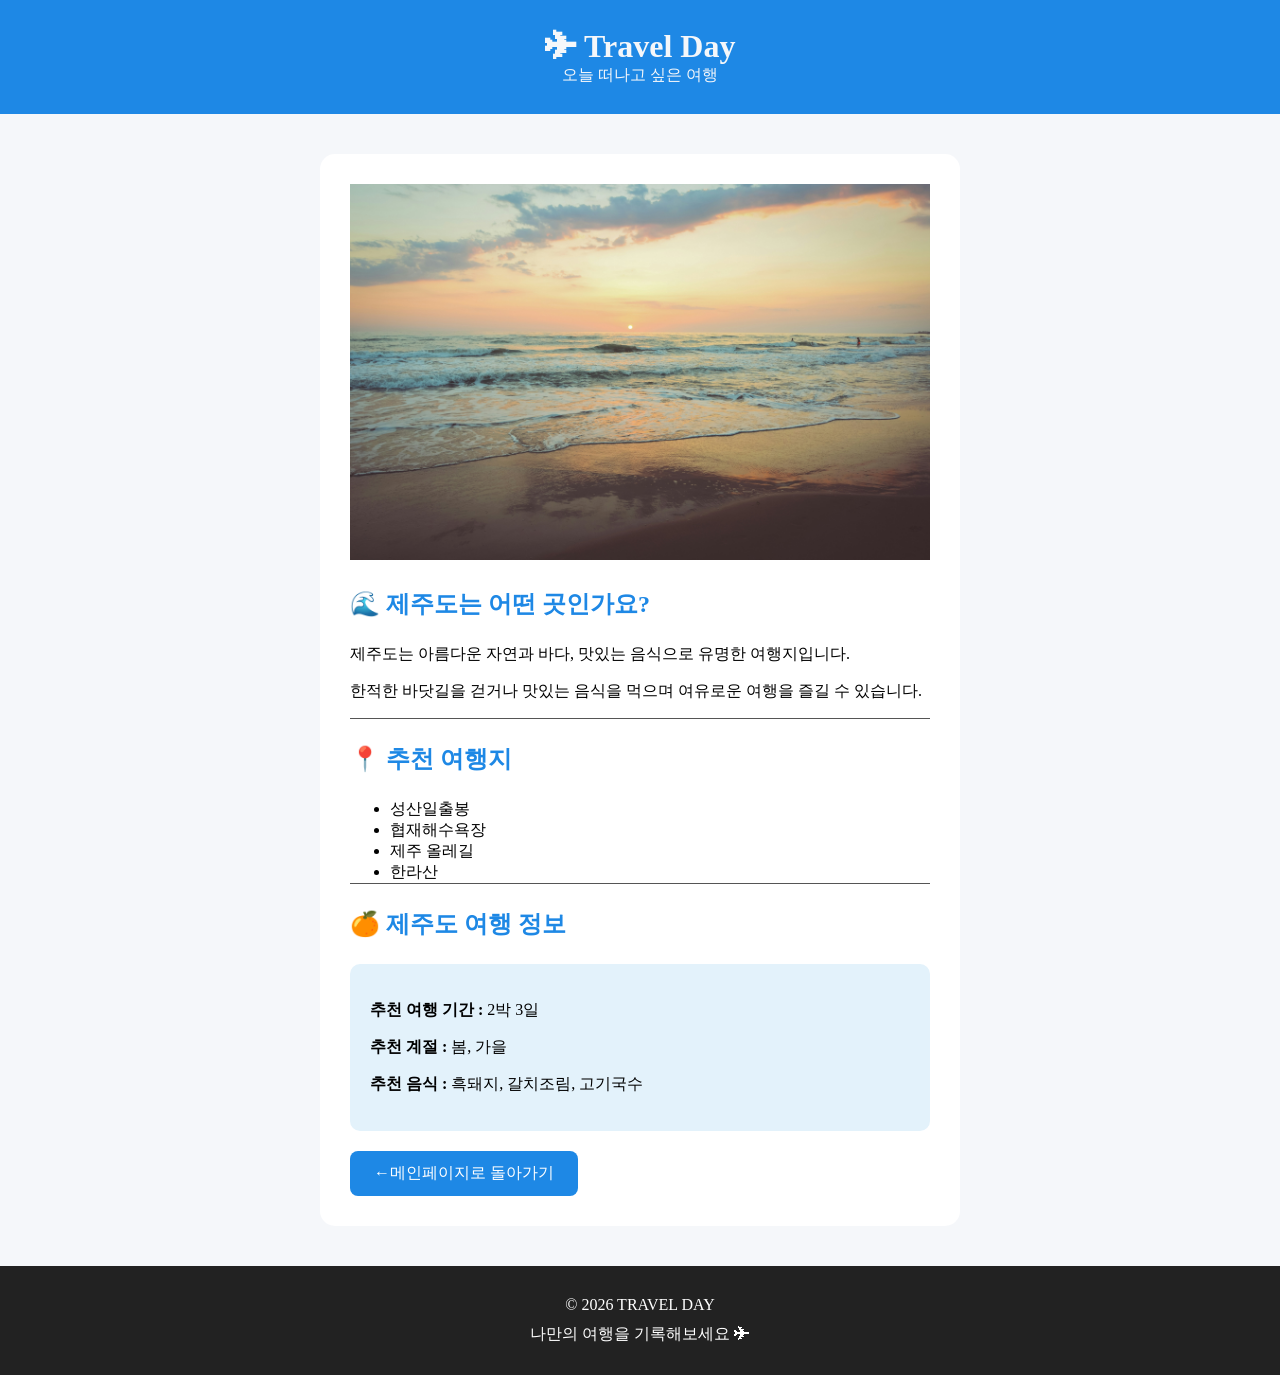
==== jeju.html @ 06fb6097 "수업 3일차" ====
<!DOCTYPE html>
<html lang="ko">
<head>
    <meta charset="UTF-8">
    <meta name="viewport" content="width=device-width, initial-scale=1.0">
    <title> 제주도 상세 보기</title>
    <link rel="stylesheet" href="main.css">
</head>
<body>
        <!-- 헤더  -->
    <header>
        <!-- 로고 -->
        <div id="logo"> ✈ Travel Day </div>
        <!-- 설명 -->
        <p> 오늘 떠나고 싶은 여행 </p>
    </header>
    <!-- 메인 -->
    <section>
        <div class="intro"> 
            <img src="images/jeju.png" alt="제주">
            <h2>🌊 제주도는 어떤 곳인가요?</h2>
            <p>
                제주도는 아름다운 자연과 바다,
                맛있는 음식으로 유명한 여행지입니다.
            </p>
            <p>
                한적한 바닷길을 걷거나 맛있는 음식을
                먹으며 여유로운 여행을 즐길 수 있습니다.
            </p>
        <hr>
        <h2>📍 추천 여행지</h2>
            <ul>
                <li>성산일출봉</li>
                <li>협재해수욕장</li>
                <li>제주 올레길</li>
                <li>한라산</li>
            </ul>
    <hr>
        <h2>🍊 제주도 여행 정보</h2> 
        <div class="info"> 
            <p><strong> 추천 여행 기간 : </strong> 2박 3일</p>
            <p><strong> 추천 계절 : </strong> 봄, 가을 </p>
            <p><strong> 추천 음식 : </strong> 흑돼지, 갈치조림, 고기국수 </p>
        </div>
        <!-- 메인으로 돌아가기 -->
         <a href="index.html" class="button">←메인페이지로 돌아가기</a>
    </div>
    </section>
     <!-- 푸터 -->
              <footer> 
            <p> © 2026 TRAVEL DAY </p>
            <p> 나만의 여행을 기록해보세요 ✈ </p>
        </footer>
</body>
</html>
---- main.css ----
@charset "utf-8" ; 
*{
    /* padding: 0; */
    margin: 0;
    box-sizing: border-box;
}
html{
    scroll-behavior: smooth;
}
a{
    text-decoration: none;
    color: #333;
}
body{
    background-color: #f5f7fa;
}
/* 헤더 */
header{
    text-align: center ; 
    background-color: #1e88e5 ; 
    color: #f5f7fa;
    padding: 28px;
}
/* 로고 */
#logo{
    font-size: 32px;
    font-weight: bold;
}
/* 네비게이션 */
nav{
    background-color: #fff;
    text-align: center;
    padding: 15px;
}
/* 메뉴 */
nav a{
    margin-left: 15px;
    margin-right: 15px;
}
/* 메인 배너 */
.hero {
    text-align: center;
    background-color: #e3f2fd;
    padding: 60px;
}
.hero h1{
    font-size: 36px;
}
.hero p{
    font-size: 18px;
    margin-top: 20px;
    margin-bottom: 30px;
}
.button{
    background-color: #1e88e5;
    padding: 12px 24px;
    color: #fff;
    border-radius: 8px;
    display: inline-block;
}
/* 공통 영역 */
section {
    margin: 40px auto;
    width: 50%;
}
section h2 {
    color: #222;
    margin: 20px 0;
}
hr{
    border: 0;
    border-top: 3px solid #1e88e5;
}
/* 제주도 여행지  */
.travel{
    background-color: #fff;
    padding: 20px;
    border-radius: 10px;
    margin: 20px 0;
}
.travel img {
    width: 100%;
}
.travel h3{
    color: #1e88e5;
    margin-top: 15px;
}
.travel p{
    padding:  15px 0 ;
}
.travel ul{
    margin-bottom : 15px ;
}
/* 여행 준비  */
.check_line{
    border: 0;
    border-top: 3px dashed #ff9800;
}
/* 준비 리스트  */
.check{
    background-color: #fff;
    padding: 20px;
}
.check ul li{
    margin: 10px;
}
/* 푸터 */
footer{
    background-color: #222;
    color: #fff;
    text-align: center;
    padding: 20px;
}
footer p{
    margin: 10px 0;
}
.intro{
    padding: 30px;
    border-radius: 15px;
    background-color: #fff;
}
.intro h2{
    margin: 24px 0;
    color: #1e88e5;
}
.intro p{
    margin: 16px 0 ;
}
.intro img{
    width: 100%;
}
.intro hr{
    border-top: 1px solid #555;
}
/* 여행 정보 영역 */
.info{
    background-color: #e3f2fb;
padding: 20px;
border-radius: 10px;
margin-bottom: 20px;
}
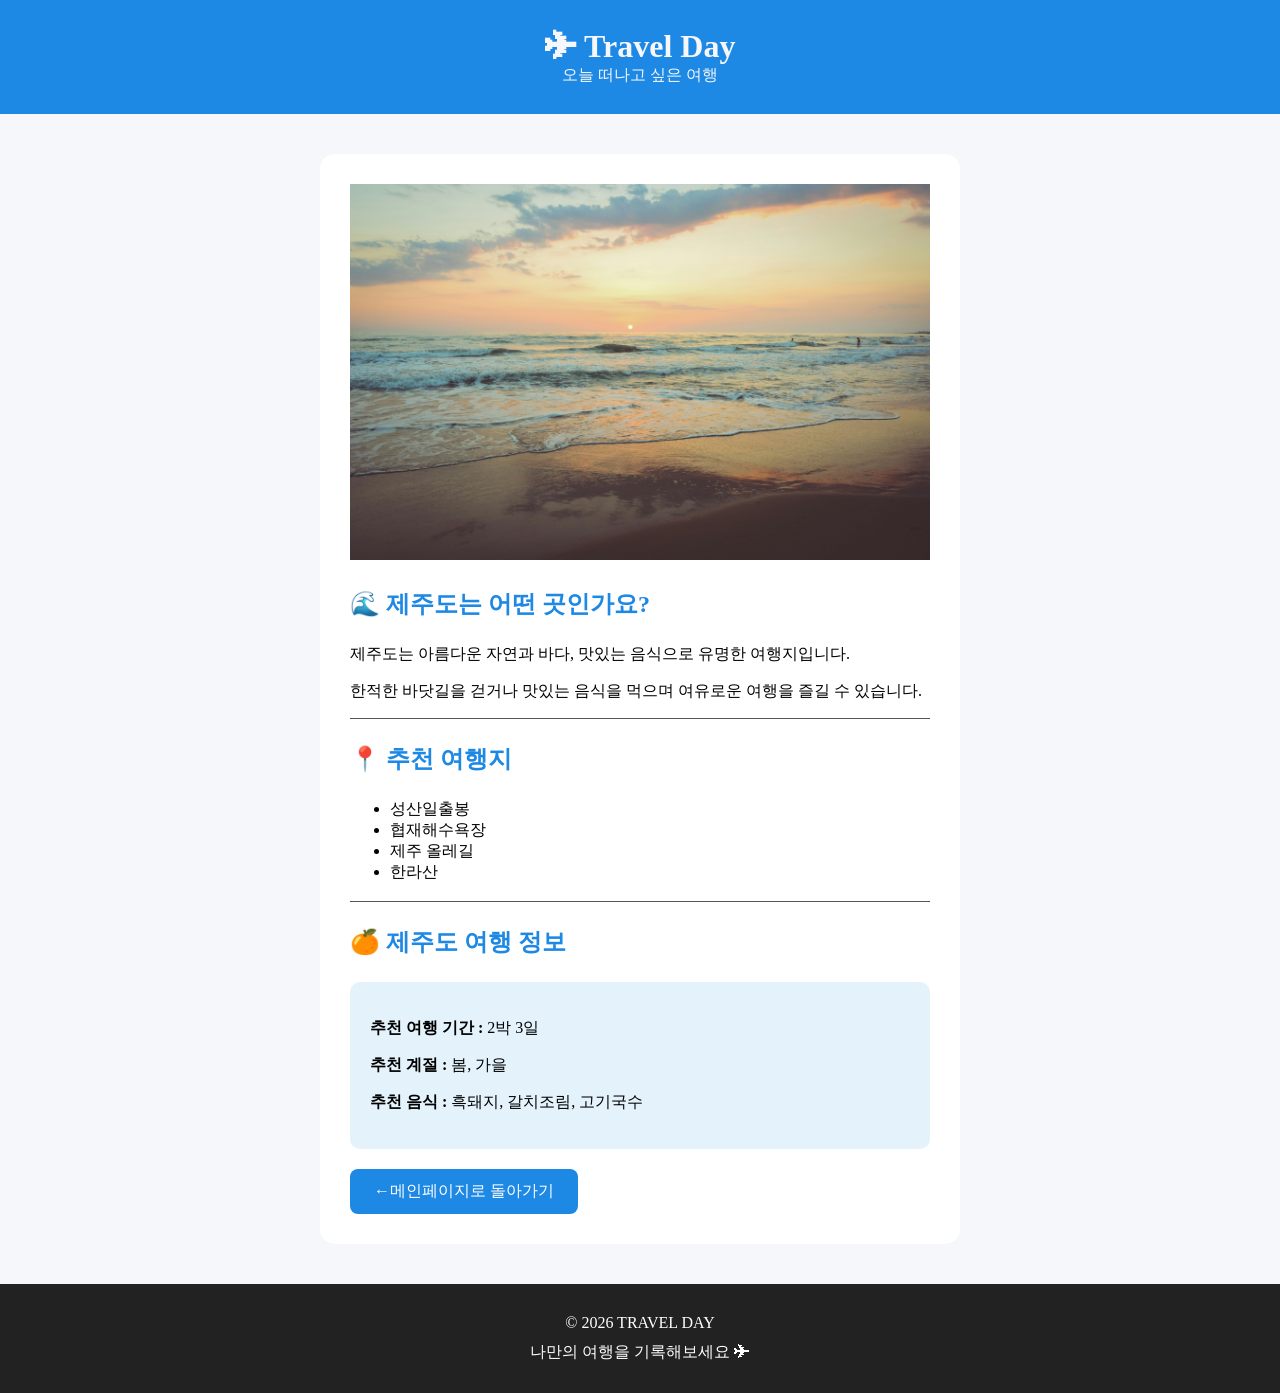
==== commit 130fe617: "업데이트" ====
--- a/jeju.html
+++ b/jeju.html
@@ -34,7 +34,7 @@
                 <li>협재해수욕장</li>
                 <li>제주 올레길</li>
                 <li>한라산</li>
-            </ul>
+            </ul><br>
     <hr>
         <h2>🍊 제주도 여행 정보</h2> 
         <div class="info"> 
--- a/main.css
+++ b/main.css
@@ -32,7 +32,6 @@
     text-align: center;
     padding: 15px;
 }
-/* 메뉴 */
 nav a{
     margin-left: 15px;
     margin-right: 15px;
